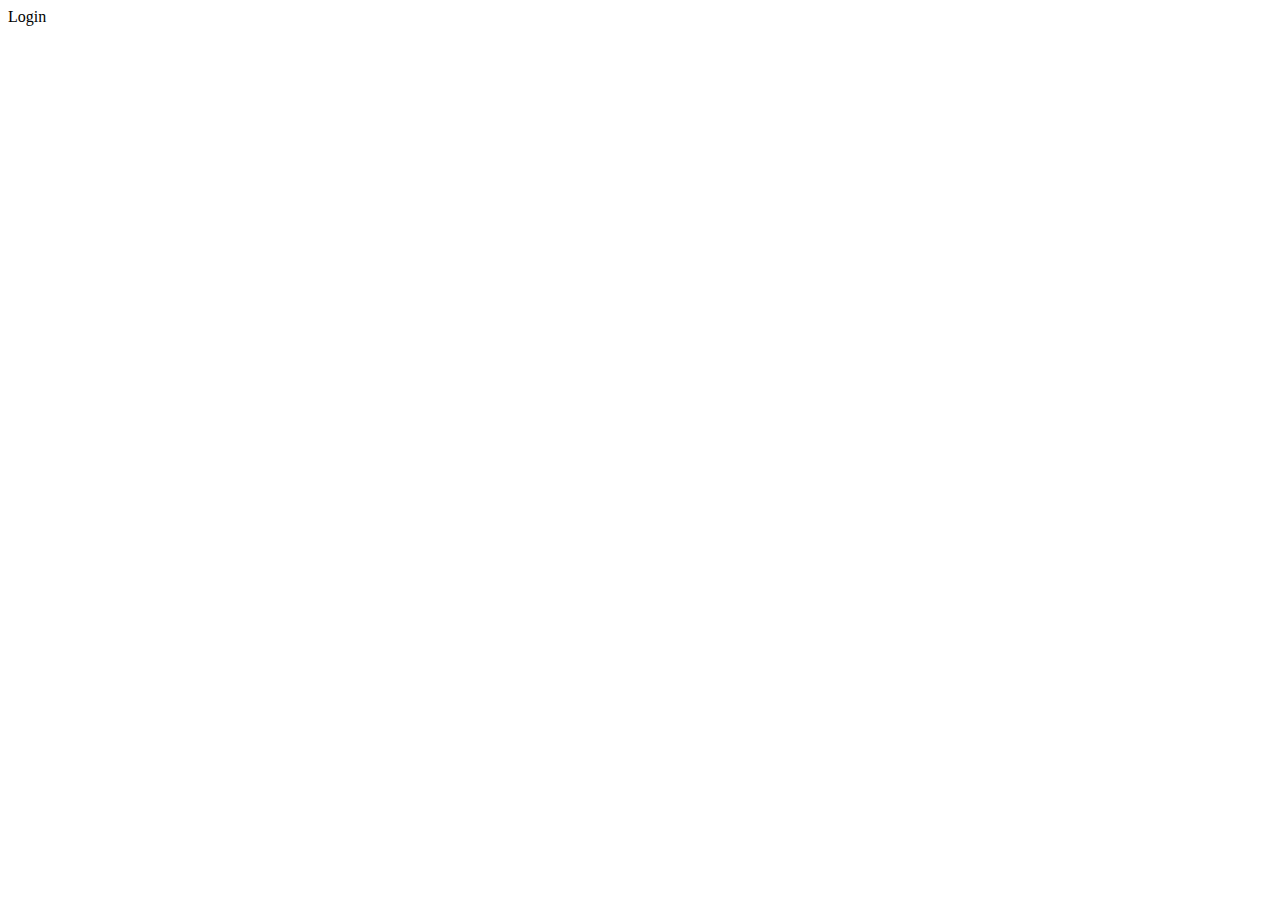
==== index.html @ 210835ee "fist" ====
<!DOCTYPE html>
<html lang="en">
  <head>
    <meta charset="UTF-8" />
    <meta name="viewport" content="width=device-width, initial-scale=1.0" />
    <title>Login</title>
  </head>
  <body>
    Login
  </body>
</html>
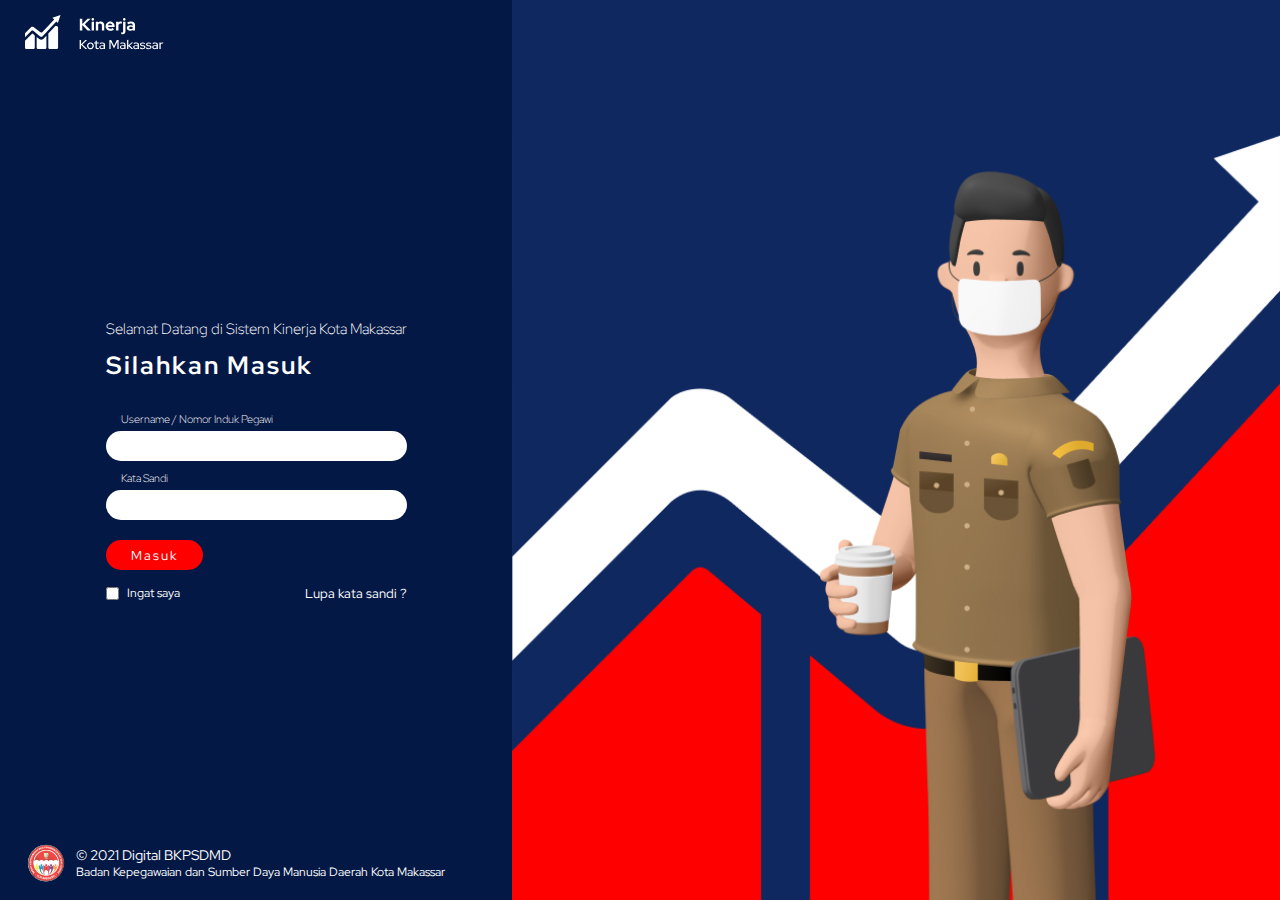
==== commit 763270d4: "finishing code" ====
--- a/index.html
+++ b/index.html
@@ -3,9 +3,60 @@
   <head>
     <meta charset="UTF-8" />
     <meta name="viewport" content="width=device-width, initial-scale=1.0" />
+    <link rel="preconnect" href="https://fonts.gstatic.com" />
+    <link
+      href="https://fonts.googleapis.com/css2?family=Red+Hat+Display&display=swap"
+      rel="stylesheet"
+    />
+    <link rel="stylesheet" href="style.css" />
     <title>Login</title>
   </head>
   <body>
-    Login
+    <header>
+      <img src="logo.svg" alt="Logo header" />
+    </header>
+    <div class="container">
+      <div class="left-layout">
+        <div class="content">
+          <div class="title">
+            <span>Selamat Datang di Sistem Kinerja Kota Makassar</span>
+            <span>Silahkan Masuk</span>
+          </div>
+          <div class="form-components">
+            <div class="input-components">
+              <label for="username">Username / Nomor Induk Pegawi</label>
+              <input
+                type="text"
+                autocomplete="off"
+                id="username"
+                class="input"
+              />
+            </div>
+            <div class="input-components">
+              <label for="password">Kata Sandi</label>
+              <input type="password" id="password" class="input" />
+            </div>
+            <button class="btn-submit">Masuk</button>
+            <div class="form-options">
+              <div>
+                <input type="checkbox" id="ingat_saya" value="1" />
+                <label for="ingat_saya"> Ingat saya</label>
+              </div>
+              <a href="#">Lupa kata sandi ?</a>
+            </div>
+          </div>
+        </div>
+      </div>
+      <div class="right-layout"></div>
+    </div>
+    <footer>
+      <img src="footer_logo.png" alt="footerl logo" />
+      <div>
+        <span>&copy; 2021 Digital BKPSDMD</span>
+        <span
+          >Badan Kepegawaian dan Sumber Daya Manusia Daerah Kota Makassar</span
+        >
+      </div>
+    </footer>
   </body>
 </html>
--- a/style.css
+++ b/style.css
@@ -0,0 +1,392 @@
+body,
+* {
+  margin: 0;
+  padding: 0;
+  box-sizing: border-box;
+  font-family: "Red Hat Display", sans-serif;
+}
+/* @supports (-webkit-appearance: none) or (-moz-appearance: none) {
+  input[type="checkbox"] {
+    -webkit-appearance: none;
+    -moz-appearance: none;
+  }
+} */
+
+@media (max-width: 992px) {
+  /* .container {
+      display: flex;
+    } */
+
+  header,
+  footer {
+    position: absolute;
+    z-index: 2;
+    padding: 15px 25px;
+    width: 100vw;
+    color: #ffffff;
+    /* background-color: sandybrown; */
+  }
+
+  header {
+    top: 0;
+  }
+
+  header img {
+    width: 35vw;
+  }
+
+  footer {
+    display: flex;
+    flex-direction: row;
+    align-items: center;
+    bottom: 0;
+  }
+  footer img {
+    padding-right: 10px;
+    width: 14vw;
+  }
+
+  footer div {
+    display: flex;
+    flex-direction: column;
+  }
+  footer div span:nth-child(1) {
+    font-size: 13px;
+  }
+  footer div span:nth-child(2) {
+    font-size: 11px;
+  }
+
+  .left-layout {
+    background-color: rgba(4, 24, 69, 0.892);
+    width: 100vw;
+    height: 100vh;
+    padding: 25px 0px;
+    align-items: center;
+    flex-direction: column;
+    display: flex;
+    justify-content: center;
+  }
+  .left-layout::before {
+    content: " ";
+    position: absolute;
+    z-index: -1;
+    width: 100vw;
+    height: 100vh;
+    background-image: url("bg-2.svg");
+    background-repeat: no-repeat;
+    background-size: 100%;
+  }
+
+  .title {
+    display: flex;
+    flex-direction: column;
+    margin: 20px 0;
+  }
+  .title span:nth-child(1) {
+    margin-bottom: 10px;
+    font-weight: 100;
+    font-size: 15px;
+  }
+
+  .title span:nth-child(2) {
+    font-size: 25px;
+    font-weight: bold;
+    letter-spacing: 2px;
+  }
+
+  .content {
+    /* padding: 0 30px; */
+    align-items: flex-start;
+    flex-direction: column;
+    display: flex;
+    justify-content: center;
+    color: #ffffff;
+  }
+
+  .form-components {
+    width: 100%;
+  }
+
+  .input-components {
+    display: flex;
+    flex-direction: column;
+    margin: 10px 0;
+  }
+
+  .input-components label {
+    margin-bottom: 5px;
+    padding-left: 15px;
+    font-size: 11px;
+    font-weight: 200;
+  }
+
+  .input-components input {
+    padding: 2px 20px;
+    border-radius: 20px;
+    border: none;
+    height: 30px;
+  }
+
+  .input-components input:focus {
+    border: none;
+    border-color: #ffffff;
+    outline: none;
+  }
+
+  .btn-submit {
+    padding: 6px 25px;
+    border: none;
+    border-radius: 20px;
+    background-color: red;
+    color: #ffffff;
+    margin: 10px 0;
+    cursor: pointer;
+    letter-spacing: 2px;
+  }
+
+  .btn-submit:active,
+  .btn-submit:focus {
+    outline: none;
+  }
+
+  .form-options {
+    display: flex;
+    flex-direction: row;
+    justify-content: space-between;
+    align-items: center;
+    width: inherit;
+    margin-top: 5px;
+  }
+
+  .form-options div {
+    display: flex;
+    flex-direction: row;
+    justify-content: space-between;
+    align-items: center;
+  }
+
+  .form-options a {
+    font-size: 13px;
+    color: #ffffff;
+    text-decoration: none;
+  }
+  /*
+  
+  .form-options input {
+    border: 1.5px solid #ffffff;
+    background-color: transparent;
+    border-radius: 3px;
+    width: 15px;
+    height: 15px;
+    outline: none;
+    transition: box-shadow 0.2s;
+  }
+  
+  .form-options input:checked {
+    border: 1.5px solid red;
+    border-radius: 3px;
+    background-color: red;
+    width: 15px;
+    height: 15px;
+  }
+  
+  */
+  .form-options label {
+    font-size: 12px;
+    padding-left: 8px;
+  }
+
+  .right-layout {
+    background-color: violet;
+    width: 60vw;
+    height: 100vh;
+    padding-top: 30px;
+  }
+}
+
+@media (min-width: 992px) {
+  header,
+  footer {
+    position: absolute;
+    z-index: 2;
+    padding: 15px 25px;
+    width: 100vw;
+    color: #ffffff;
+    /* background-color: sandybrown; */
+  }
+
+  header {
+    top: 0;
+  }
+
+  header img {
+    width: 12vw;
+  }
+
+  footer {
+    display: flex;
+    flex-direction: row;
+    align-items: center;
+    bottom: 0;
+  }
+  footer img {
+    padding-right: 10px;
+    width: 4vw;
+  }
+
+  footer div {
+    display: flex;
+    flex-direction: column;
+  }
+  footer div span:nth-child(1) {
+    font-size: 14px;
+  }
+  footer div span:nth-child(2) {
+    font-size: 12px;
+  }
+  .container {
+    display: flex;
+  }
+
+  .left-layout {
+    background-color: #041845;
+    width: 40vw;
+    height: 100vh;
+    padding: 25px 0px;
+    align-items: center;
+    flex-direction: column;
+    display: flex;
+    justify-content: center;
+  }
+
+  .title {
+    display: flex;
+    flex-direction: column;
+    margin: 20px 0;
+  }
+  .title span:nth-child(1) {
+    margin-bottom: 10px;
+    font-weight: 100;
+    font-size: 15px;
+  }
+
+  .title span:nth-child(2) {
+    font-size: 25px;
+    font-weight: bold;
+    letter-spacing: 2px;
+  }
+
+  .content {
+    /* padding: 0 30px; */
+    align-items: flex-start;
+    flex-direction: column;
+    display: flex;
+    justify-content: center;
+    color: #ffffff;
+  }
+
+  .form-components {
+    width: 100%;
+  }
+
+  .input-components {
+    display: flex;
+    flex-direction: column;
+    margin: 10px 0;
+  }
+
+  .input-components label {
+    margin-bottom: 5px;
+    padding-left: 15px;
+    font-size: 11px;
+    font-weight: 200;
+  }
+
+  .input-components input {
+    padding: 2px 20px;
+    border-radius: 20px;
+    border: none;
+    height: 30px;
+  }
+
+  .input-components input:focus {
+    border: none;
+    border-color: #ffffff;
+    outline: none;
+  }
+
+  .btn-submit {
+    padding: 6px 25px;
+    border: none;
+    border-radius: 20px;
+    background-color: red;
+    color: #ffffff;
+    margin: 10px 0;
+    cursor: pointer;
+    letter-spacing: 2px;
+  }
+
+  .btn-submit:active,
+  .btn-submit:focus {
+    outline: none;
+  }
+
+  .form-options {
+    display: flex;
+    flex-direction: row;
+    justify-content: space-between;
+    align-items: center;
+    width: inherit;
+    margin-top: 5px;
+  }
+
+  .form-options div {
+    display: flex;
+    flex-direction: row;
+    justify-content: space-between;
+    align-items: center;
+  }
+
+  .form-options a {
+    font-size: 13px;
+    color: #ffffff;
+    text-decoration: none;
+  }
+  /*
+
+.form-options input {
+  border: 1.5px solid #ffffff;
+  background-color: transparent;
+  border-radius: 3px;
+  width: 15px;
+  height: 15px;
+  outline: none;
+  transition: box-shadow 0.2s;
+}
+
+.form-options input:checked {
+  border: 1.5px solid red;
+  border-radius: 3px;
+  background-color: red;
+  width: 15px;
+  height: 15px;
+}
+
+*/
+  .form-options label {
+    font-size: 12px;
+    padding-left: 8px;
+  }
+
+  .right-layout {
+    background-color: violet;
+    width: 60vw;
+    height: 100vh;
+    padding-top: 30px;
+    background-image: url("bg.svg");
+    background-position: center;
+    background-repeat: no-repeat;
+    background-size: cover;
+  }
+}
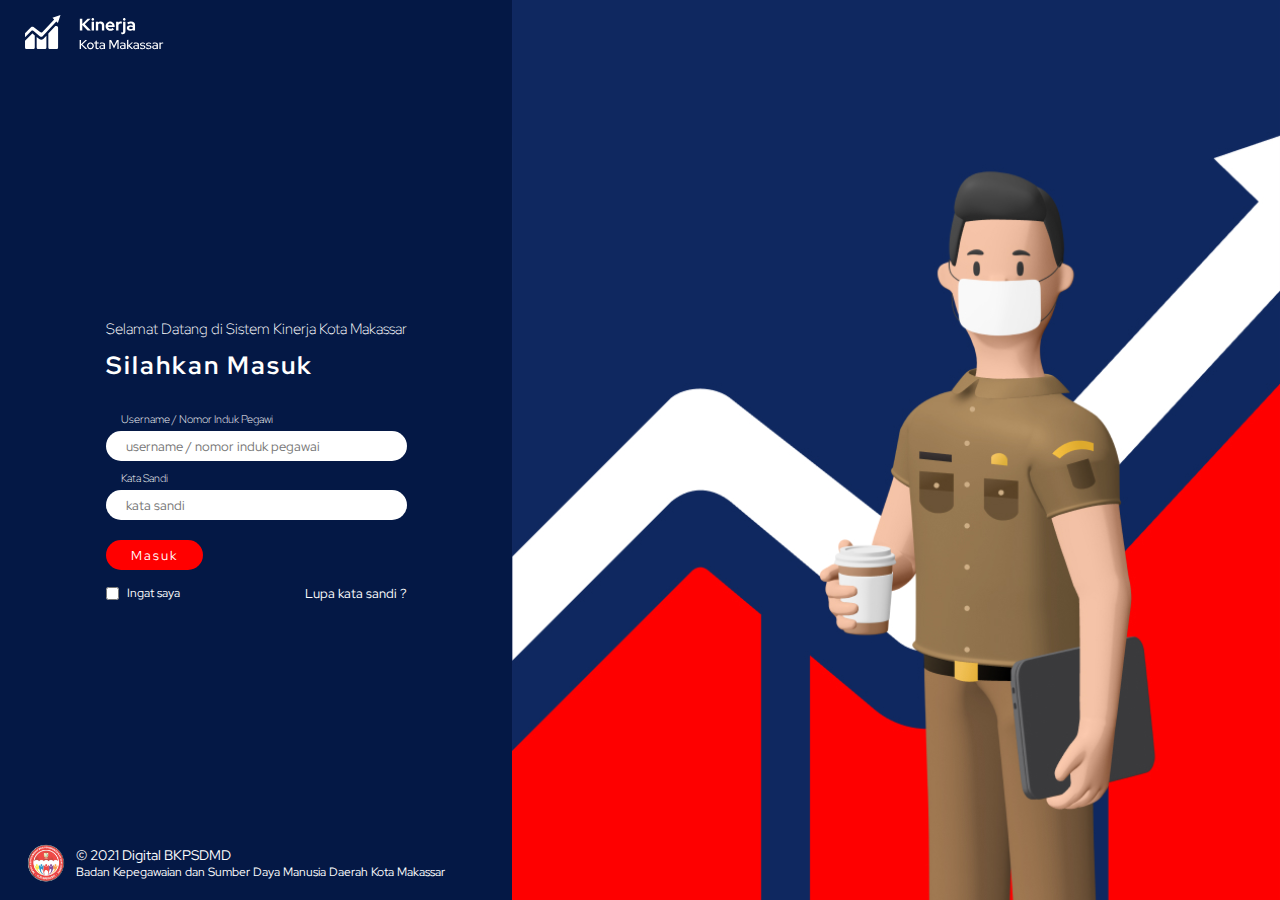
==== commit f9970d03: "yg di lupakan" ====
--- a/index.html
+++ b/index.html
@@ -30,11 +30,17 @@
                 autocomplete="off"
                 id="username"
                 class="input"
+                placeholder="username / nomor induk pegawai"
               />
             </div>
             <div class="input-components">
               <label for="password">Kata Sandi</label>
-              <input type="password" id="password" class="input" />
+              <input
+                type="password"
+                id="password"
+                placeholder="kata sandi"
+                class="input"
+              />
             </div>
             <button class="btn-submit">Masuk</button>
             <div class="form-options">
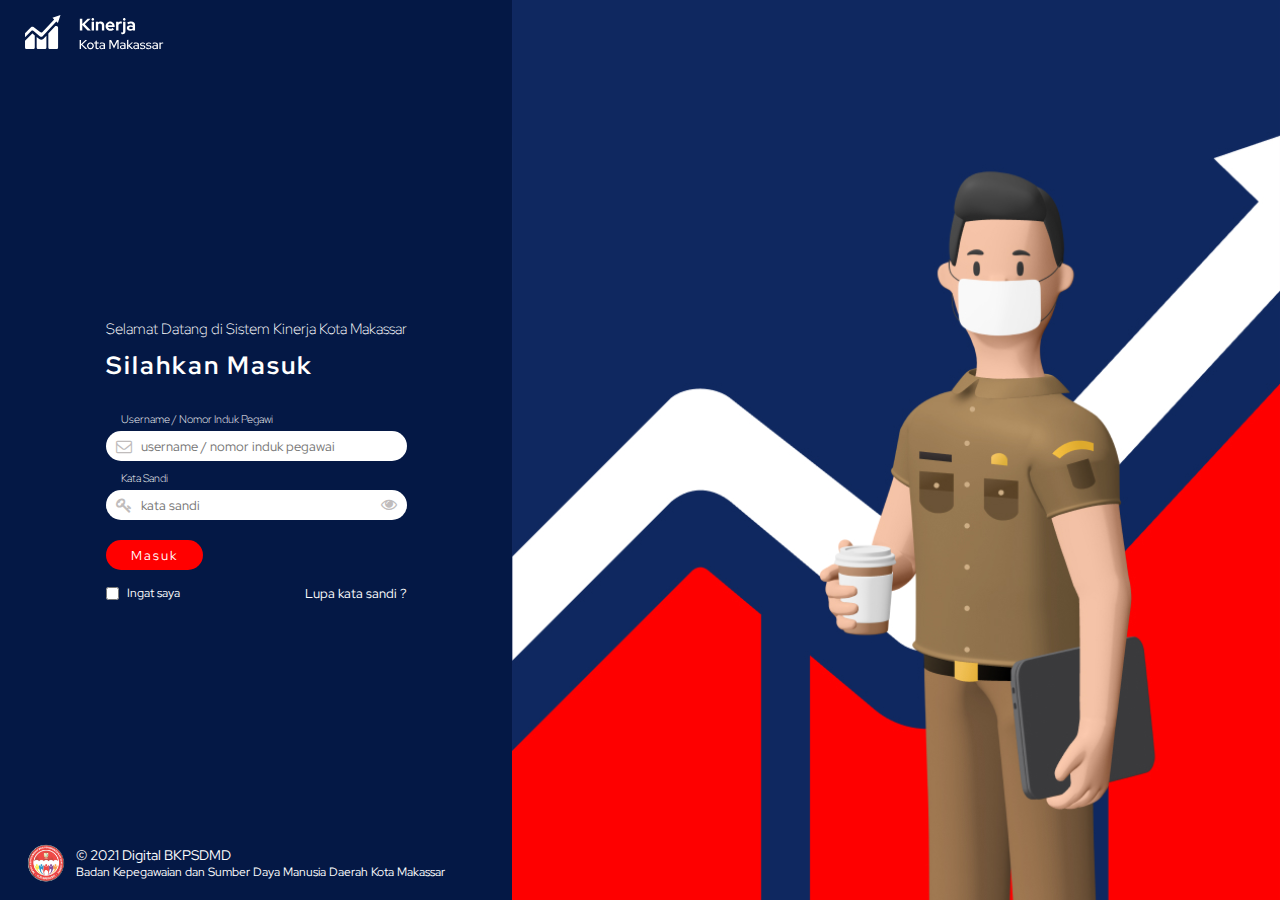
==== commit 233ab0f1: "rapikan assets" ====
--- a/index.html
+++ b/index.html
@@ -8,12 +8,16 @@
       href="https://fonts.googleapis.com/css2?family=Red+Hat+Display&display=swap"
       rel="stylesheet"
     />
-    <link rel="stylesheet" href="style.css" />
+    <link
+      rel="stylesheet"
+      href="assets/font-awesome-4.7.0/css/font-awesome.min.css"
+    />
+    <link rel="stylesheet" href="assets/style.css" />
     <title>Login</title>
   </head>
   <body>
     <header>
-      <img src="logo.svg" alt="Logo header" />
+      <img src="assets/logo.svg" alt="Logo header" />
     </header>
     <div class="container">
       <div class="left-layout">
@@ -25,6 +29,8 @@
           <div class="form-components">
             <div class="input-components">
               <label for="username">Username / Nomor Induk Pegawi</label>
+              <i class="fa fa-envelope-o"></i>
+
               <input
                 type="text"
                 autocomplete="off"
@@ -35,12 +41,14 @@
             </div>
             <div class="input-components">
               <label for="password">Kata Sandi</label>
+              <i class="fa fa-key"></i>
               <input
                 type="password"
                 id="password"
                 placeholder="kata sandi"
                 class="input"
               />
+              <span class="fa fa-eye" id="show_password"></span>
             </div>
             <button class="btn-submit">Masuk</button>
             <div class="form-options">
@@ -56,7 +64,7 @@
       <div class="right-layout"></div>
     </div>
     <footer>
-      <img src="footer_logo.png" alt="footerl logo" />
+      <img src="assets/footer_logo.png" alt="footerl logo" />
       <div>
         <span>&copy; 2021 Digital BKPSDMD</span>
         <span
@@ -65,4 +73,15 @@
       </div>
     </footer>
   </body>
+  <script>
+    document
+      .getElementById("show_password")
+      .addEventListener("click", function () {
+        if (document.getElementById("password").type === "password") {
+          document.getElementById("password").type = "text";
+        } else {
+          document.getElementById("password").type = "password";
+        }
+      });
+  </script>
 </html>
--- a/assets/style.css
+++ b/assets/style.css
@@ -0,0 +1,433 @@
+body,
+* {
+  margin: 0;
+  padding: 0;
+  box-sizing: border-box;
+  font-family: "Red Hat Display", sans-serif;
+}
+/* @supports (-webkit-appearance: none) or (-moz-appearance: none) {
+  input[type="checkbox"] {
+    -webkit-appearance: none;
+    -moz-appearance: none;
+  }
+} */
+
+@media (max-width: 992px) {
+  /* .container {
+      display: flex;
+    } */
+
+  header,
+  footer {
+    position: absolute;
+    z-index: 2;
+    padding: 15px 25px;
+    width: 100vw;
+    color: #ffffff;
+    /* background-color: sandybrown; */
+  }
+
+  header {
+    top: 0;
+  }
+
+  header img {
+    width: 35vw;
+  }
+
+  footer {
+    display: flex;
+    flex-direction: row;
+    align-items: center;
+    bottom: 0;
+  }
+  footer img {
+    padding-right: 10px;
+    width: 14vw;
+  }
+
+  footer div {
+    display: flex;
+    flex-direction: column;
+  }
+  footer div span:nth-child(1) {
+    font-size: 13px;
+  }
+  footer div span:nth-child(2) {
+    font-size: 11px;
+  }
+
+  .left-layout {
+    background-color: rgba(4, 24, 69, 0.892);
+    width: 100vw;
+    height: 100vh;
+    padding: 25px 0px;
+    align-items: center;
+    flex-direction: column;
+    display: flex;
+    justify-content: center;
+  }
+  .left-layout::before {
+    content: " ";
+    position: absolute;
+    z-index: -1;
+    width: 100vw;
+    height: 100vh;
+    background-image: url("bg-2.svg");
+    background-repeat: no-repeat;
+    background-size: 100%;
+  }
+
+  .title {
+    display: flex;
+    flex-direction: column;
+    margin: 20px 0;
+  }
+  .title span:nth-child(1) {
+    margin-bottom: 10px;
+    font-weight: 100;
+    font-size: 15px;
+  }
+
+  .title span:nth-child(2) {
+    font-size: 25px;
+    font-weight: bold;
+    letter-spacing: 2px;
+  }
+
+  .content {
+    /* padding: 0 30px; */
+    align-items: flex-start;
+    flex-direction: column;
+    display: flex;
+    justify-content: center;
+    color: #ffffff;
+  }
+
+  .form-components {
+    width: 100%;
+  }
+
+  .input-components {
+    display: flex;
+    flex-direction: column;
+    margin: 10px 0;
+    position: relative;
+  }
+
+  .input-components label {
+    margin-bottom: 5px;
+    padding-left: 15px;
+    font-size: 11px;
+    font-weight: 200;
+  }
+
+  .input-components input {
+    padding: 2px 30px;
+    border-radius: 20px;
+    border: none;
+    height: 30px;
+  }
+
+  .input-components input:focus {
+    border: none;
+    border-color: #ffffff;
+    outline: none;
+  }
+
+  .input-components i {
+    position: absolute;
+    z-index: 2;
+    color: #c0bcbc;
+    bottom: 15%;
+    margin-left: 10px;
+    font-size: 13px;
+  }
+
+  .input-components span {
+    position: absolute;
+    z-index: 2;
+    color: #c0bcbc;
+    right: 0;
+    margin-right: 10px;
+    bottom: 15%;
+    margin-left: 10px;
+    cursor: pointer;
+  }
+
+  .btn-submit {
+    padding: 6px 25px;
+    border: none;
+    border-radius: 20px;
+    background-color: red;
+    color: #ffffff;
+    margin: 10px 0;
+    cursor: pointer;
+    letter-spacing: 2px;
+  }
+
+  .btn-submit:active,
+  .btn-submit:focus {
+    outline: none;
+  }
+
+  .form-options {
+    display: flex;
+    flex-direction: row;
+    justify-content: space-between;
+    align-items: center;
+    width: inherit;
+    margin-top: 5px;
+  }
+
+  .form-options div {
+    display: flex;
+    flex-direction: row;
+    justify-content: space-between;
+    align-items: center;
+  }
+
+  .form-options a {
+    font-size: 13px;
+    color: #ffffff;
+    text-decoration: none;
+  }
+  /*
+  
+  .form-options input {
+    border: 1.5px solid #ffffff;
+    background-color: transparent;
+    border-radius: 3px;
+    width: 15px;
+    height: 15px;
+    outline: none;
+    transition: box-shadow 0.2s;
+  }
+  
+  .form-options input:checked {
+    border: 1.5px solid red;
+    border-radius: 3px;
+    background-color: red;
+    width: 15px;
+    height: 15px;
+  }
+  
+  */
+  .form-options label {
+    font-size: 12px;
+    padding-left: 8px;
+  }
+
+  .right-layout {
+    background-color: violet;
+    width: 60vw;
+    height: 100vh;
+    padding-top: 30px;
+  }
+}
+
+@media (min-width: 992px) {
+  header,
+  footer {
+    position: absolute;
+    z-index: 2;
+    padding: 15px 25px;
+    width: 100vw;
+    color: #ffffff;
+    /* background-color: sandybrown; */
+  }
+
+  header {
+    top: 0;
+  }
+
+  header img {
+    width: 12vw;
+  }
+
+  footer {
+    display: flex;
+    flex-direction: row;
+    align-items: center;
+    bottom: 0;
+  }
+  footer img {
+    padding-right: 10px;
+    width: 4vw;
+  }
+
+  footer div {
+    display: flex;
+    flex-direction: column;
+  }
+  footer div span:nth-child(1) {
+    font-size: 14px;
+  }
+  footer div span:nth-child(2) {
+    font-size: 12px;
+  }
+  .container {
+    display: flex;
+  }
+
+  .left-layout {
+    background-color: #041845;
+    width: 40vw;
+    height: 100vh;
+    padding: 25px 0px;
+    align-items: center;
+    flex-direction: column;
+    display: flex;
+    justify-content: center;
+  }
+
+  .title {
+    display: flex;
+    flex-direction: column;
+    margin: 20px 0;
+  }
+  .title span:nth-child(1) {
+    margin-bottom: 10px;
+    font-weight: 100;
+    font-size: 15px;
+  }
+
+  .title span:nth-child(2) {
+    font-size: 25px;
+    font-weight: bold;
+    letter-spacing: 2px;
+  }
+
+  .content {
+    /* padding: 0 30px; */
+    align-items: flex-start;
+    flex-direction: column;
+    display: flex;
+    justify-content: center;
+    color: #ffffff;
+  }
+
+  .form-components {
+    width: 100%;
+  }
+
+  .input-components {
+    display: flex;
+    position: relative;
+    flex-direction: column;
+    margin: 10px 0;
+  }
+
+  .input-components label {
+    margin-bottom: 5px;
+    padding-left: 15px;
+    font-size: 11px;
+    font-weight: 200;
+  }
+
+  .input-components input {
+    padding: 2px 35px;
+    border-radius: 20px;
+    border: none;
+    height: 30px;
+  }
+
+  .input-components input:focus {
+    border: none;
+    border-color: #ffffff;
+    outline: none;
+  }
+
+  .input-components i {
+    position: absolute;
+    z-index: 2;
+    color: #c0bcbc;
+    bottom: 14%;
+    margin-left: 10px;
+  }
+
+  .input-components span {
+    position: absolute;
+    z-index: 2;
+    color: #c0bcbc;
+    right: 0;
+    margin-right: 10px;
+    bottom: 15%;
+    margin-left: 10px;
+    cursor: pointer;
+  }
+
+  .btn-submit {
+    padding: 6px 25px;
+    border: none;
+    border-radius: 20px;
+    background-color: red;
+    color: #ffffff;
+    margin: 10px 0;
+    cursor: pointer;
+    letter-spacing: 2px;
+  }
+
+  .btn-submit:active,
+  .btn-submit:focus {
+    outline: none;
+  }
+
+  .form-options {
+    display: flex;
+    flex-direction: row;
+    justify-content: space-between;
+    align-items: center;
+    width: inherit;
+    margin-top: 5px;
+  }
+
+  .form-options div {
+    display: flex;
+    flex-direction: row;
+    justify-content: space-between;
+    align-items: center;
+  }
+
+  .form-options a {
+    font-size: 13px;
+    color: #ffffff;
+    text-decoration: none;
+  }
+  /*
+
+.form-options input {
+  border: 1.5px solid #ffffff;
+  background-color: transparent;
+  border-radius: 3px;
+  width: 15px;
+  height: 15px;
+  outline: none;
+  transition: box-shadow 0.2s;
+}
+
+.form-options input:checked {
+  border: 1.5px solid red;
+  border-radius: 3px;
+  background-color: red;
+  width: 15px;
+  height: 15px;
+}
+
+*/
+  .form-options label {
+    font-size: 12px;
+    padding-left: 8px;
+  }
+
+  .right-layout {
+    background-color: violet;
+    width: 60vw;
+    height: 100vh;
+    padding-top: 30px;
+    background-image: url("bg.svg");
+    background-position: center;
+    background-repeat: no-repeat;
+    background-size: cover;
+  }
+}
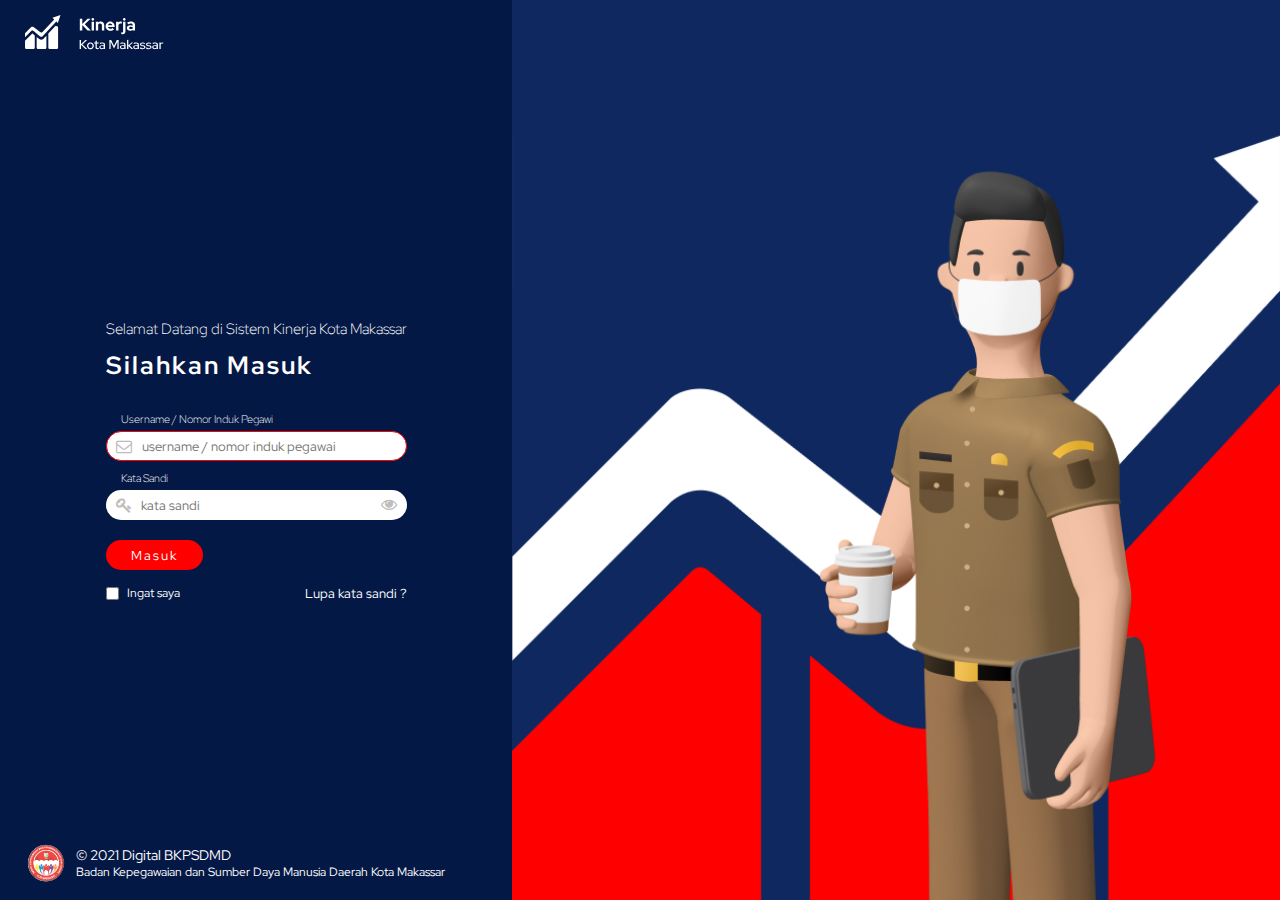
==== commit e6ec7d0e: "add alert" ====
--- a/index.html
+++ b/index.html
@@ -35,7 +35,7 @@
                 type="text"
                 autocomplete="off"
                 id="username"
-                class="input"
+                class="alert-on"
                 placeholder="username / nomor induk pegawai"
               />
             </div>
--- a/assets/style.css
+++ b/assets/style.css
@@ -338,6 +338,12 @@
     outline: none;
   }
 
+  .input-components .alert-on,
+  .input-components .alert-on:focus {
+    border: 1.8px solid red;
+    color: red;
+  }
+
   .input-components i {
     position: absolute;
     z-index: 2;
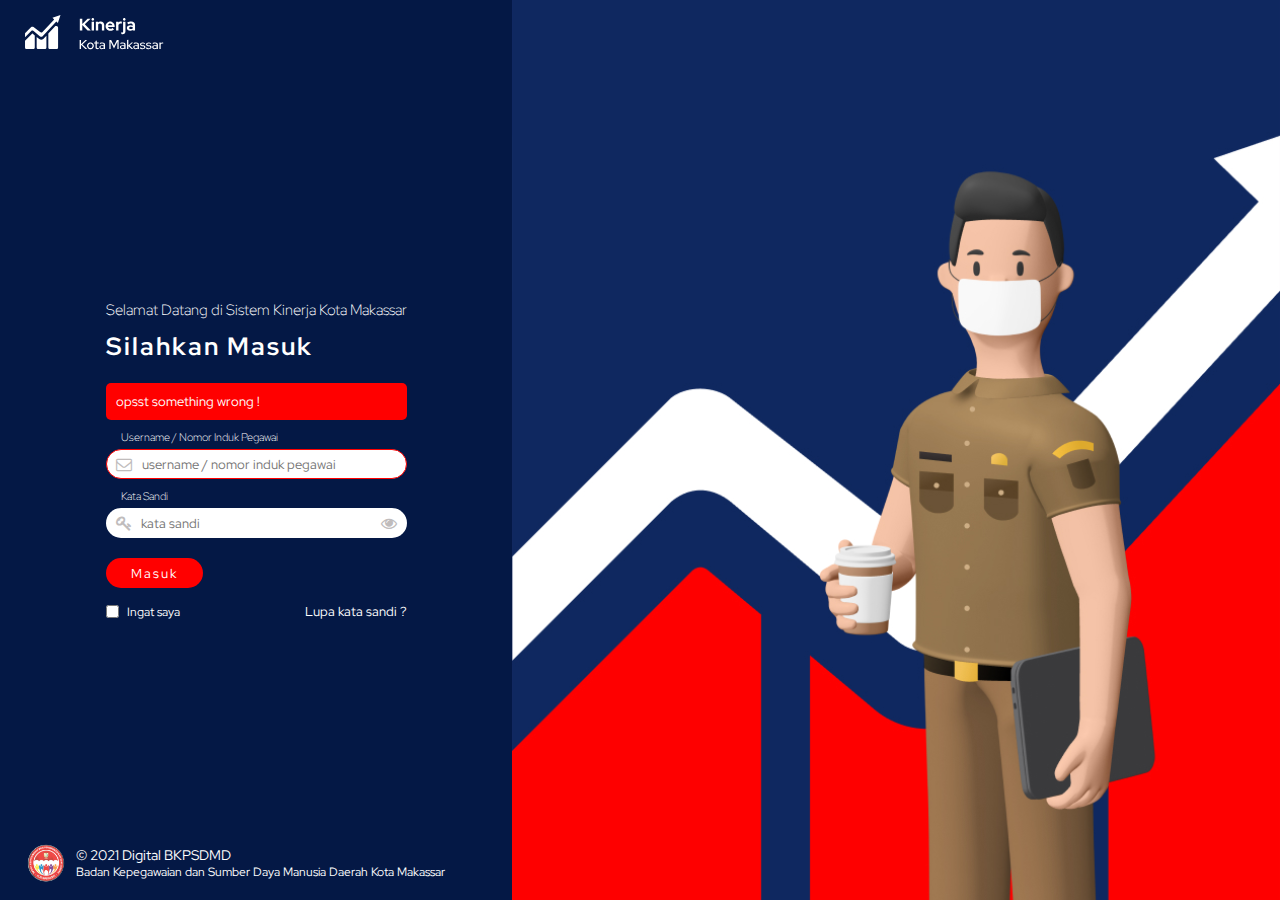
==== commit 41740e49: "alert panel" ====
--- a/index.html
+++ b/index.html
@@ -27,10 +27,10 @@
             <span>Silahkan Masuk</span>
           </div>
           <div class="form-components">
+            <div class="alert-panel">opsst something wrong !</div>
             <div class="input-components">
-              <label for="username">Username / Nomor Induk Pegawi</label>
+              <label for="username">Username / Nomor Induk Pegawai</label>
               <i class="fa fa-envelope-o"></i>
-
               <input
                 type="text"
                 autocomplete="off"
--- a/assets/style.css
+++ b/assets/style.css
@@ -108,6 +108,13 @@
     width: 100%;
   }
 
+  .form-components .alert-panel {
+    background-color: red;
+    font-size: 12px;
+    padding: 10px;
+    border-radius: 5px;
+  }
+
   .input-components {
     display: flex;
     flex-direction: column;
@@ -153,6 +160,12 @@
     bottom: 15%;
     margin-left: 10px;
     cursor: pointer;
+  }
+
+  .input-components .alert-on,
+  .input-components .alert-on:focus {
+    border: 1.8px solid red;
+    color: red;
   }
 
   .btn-submit {
@@ -310,7 +323,12 @@
   .form-components {
     width: 100%;
   }
-
+  .form-components .alert-panel {
+    background-color: red;
+    font-size: 13px;
+    padding: 10px;
+    border-radius: 5px;
+  }
   .input-components {
     display: flex;
     position: relative;
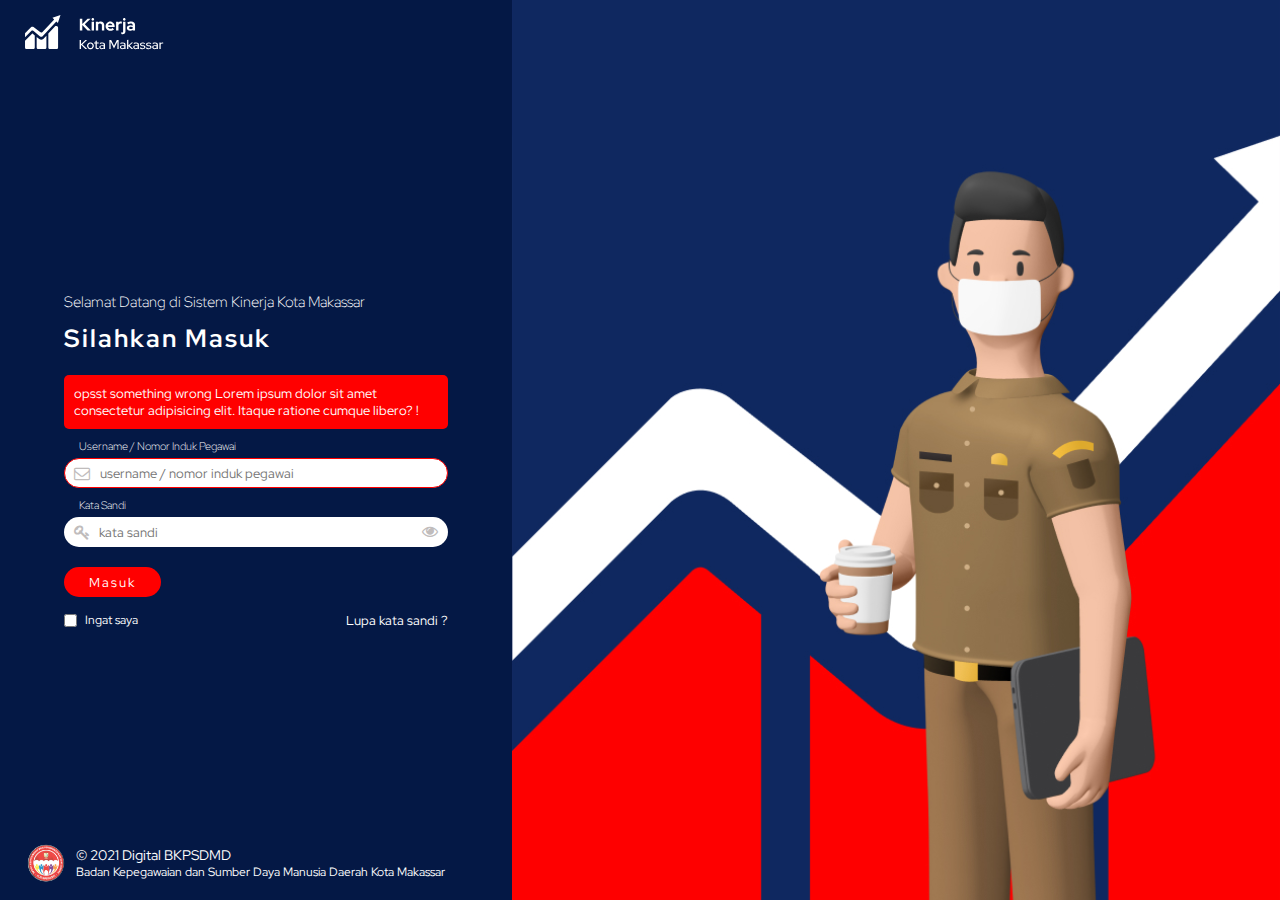
==== commit 72a6a218: "error overlay" ====
--- a/index.html
+++ b/index.html
@@ -27,7 +27,10 @@
             <span>Silahkan Masuk</span>
           </div>
           <div class="form-components">
-            <div class="alert-panel">opsst something wrong !</div>
+            <div class="alert-panel">
+              opsst something wrong Lorem ipsum dolor sit amet consectetur
+              adipisicing elit. Itaque ratione cumque libero? !
+            </div>
             <div class="input-components">
               <label for="username">Username / Nomor Induk Pegawai</label>
               <i class="fa fa-envelope-o"></i>
--- a/assets/style.css
+++ b/assets/style.css
@@ -102,6 +102,7 @@
     display: flex;
     justify-content: center;
     color: #ffffff;
+    margin: 0 5vw;
   }
 
   .form-components {
@@ -230,13 +231,6 @@
     font-size: 12px;
     padding-left: 8px;
   }
-
-  .right-layout {
-    background-color: violet;
-    width: 60vw;
-    height: 100vh;
-    padding-top: 30px;
-  }
 }
 
 @media (min-width: 992px) {
@@ -297,7 +291,9 @@
   .title {
     display: flex;
     flex-direction: column;
+    justify-content: flex-start;
     margin: 20px 0;
+    width: 100%;
   }
   .title span:nth-child(1) {
     margin-bottom: 10px;
@@ -312,12 +308,12 @@
   }
 
   .content {
-    /* padding: 0 30px; */
-    align-items: flex-start;
+    align-items: center;
     flex-direction: column;
     display: flex;
     justify-content: center;
     color: #ffffff;
+    margin: 0 5vw;
   }
 
   .form-components {
@@ -328,12 +324,14 @@
     font-size: 13px;
     padding: 10px;
     border-radius: 5px;
+    width: inherit;
   }
   .input-components {
     display: flex;
     position: relative;
     flex-direction: column;
     margin: 10px 0;
+    width: inherit;
   }
 
   .input-components label {
